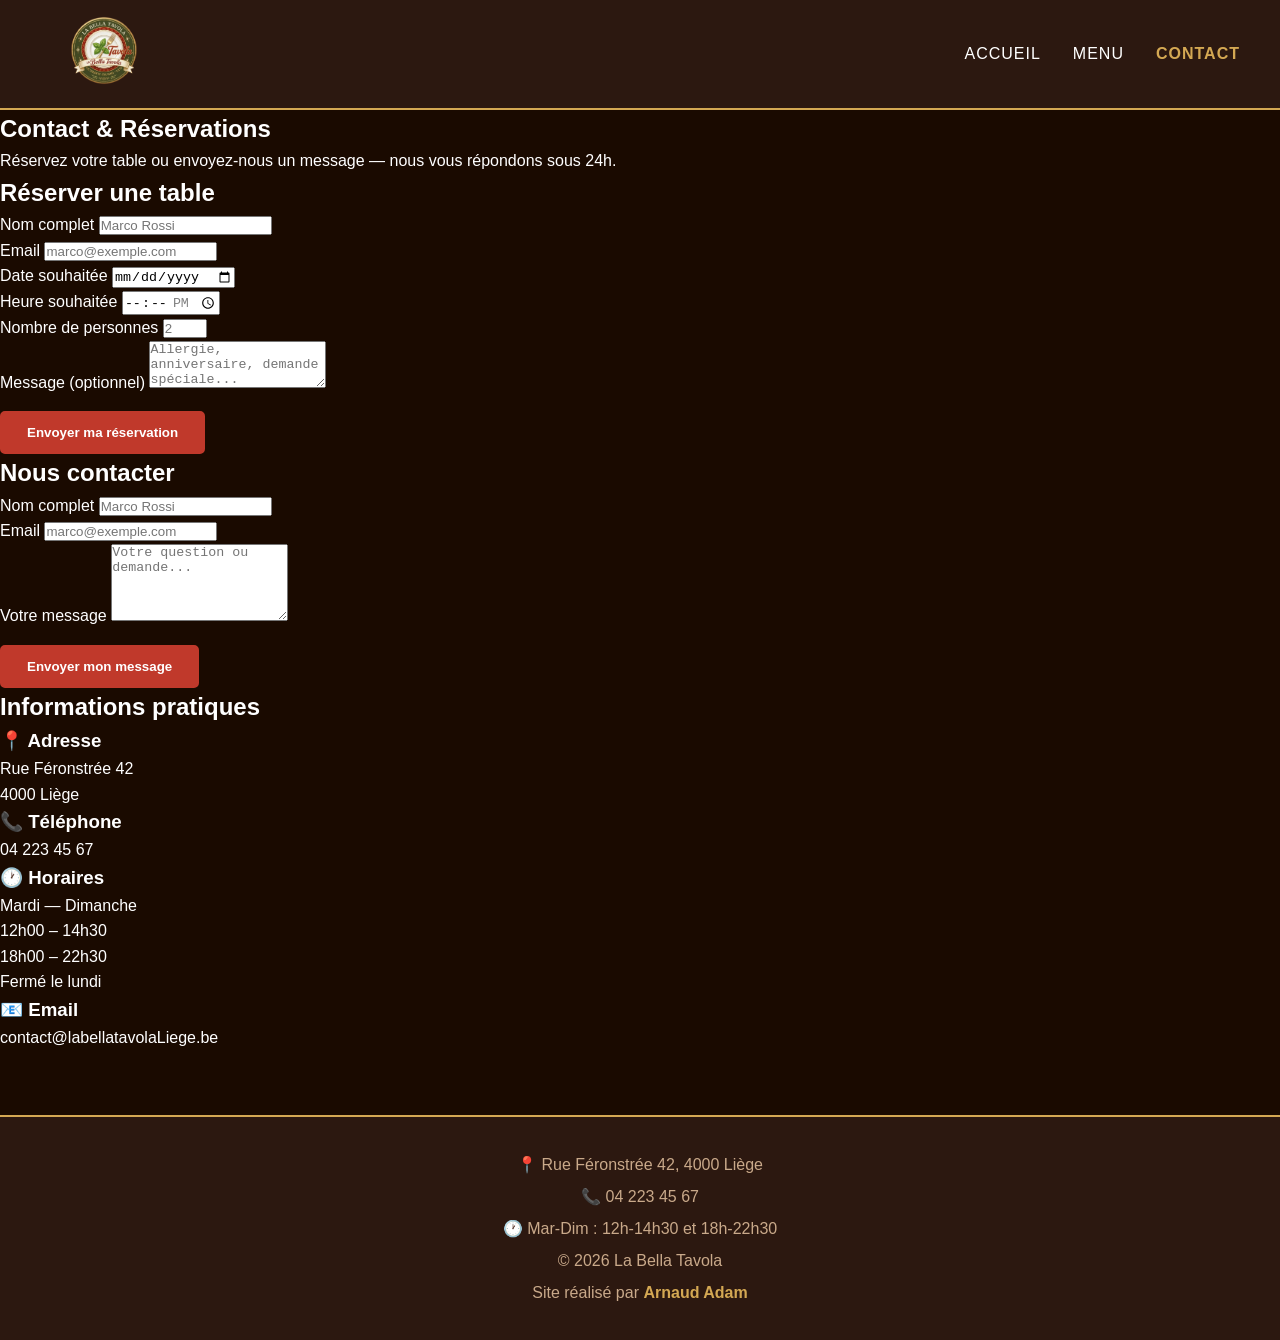
==== contact.html @ f3b3765d "Ajout page contact : formulaires réservation et contact" ====
<!DOCTYPE html>
<html lang="fr">

<head>
    <meta charset="UTF-8">
    <meta name="viewport" content="width=device-width, initial-scale=1.0">
    <title>Contact — La Bella Tavola | Restaurant italien à Liège</title>
    <meta name="description"
        content="Contactez La Bella Tavola ou réservez votre table en ligne. Restaurant italien à Liège.">
    <link rel="stylesheet" href="css/style.css">
</head>

<body>
    <nav>
        <a href="index.html">
            <img src="images/logo.png" alt="Logo La Bella Tavola" class="logo-img">
        </a>
        <button class="menu-burger" aria-label="Ouvrir le menu">☰</button>
        <div class="menu-liens">
            <a href="index.html">Accueil</a>
            <a href="menu.html">Menu</a>
            <a href="contact.html" class="active">Contact</a>
        </div>
    </nav>

    <main>

        <!-- Titre de la page -->
        <section class="contact-hero">
            <h1>Contact & Réservations</h1>
            <p>Réservez votre table ou envoyez-nous un message — nous vous répondons sous 24h.</p>
        </section>

        <!-- Formulaire de réservation -->
        <section class="formulaire-section">
            <h2>Réserver une table</h2>
            <form class="formulaire">
                <div class="champ">
                    <label for="resa-nom">Nom complet</label>
                    <input type="text" id="resa-nom" name="nom" placeholder="Marco Rossi" required>
                </div>

                <div class="champ">
                    <label for="resa-email">Email</label>
                    <input type="email" id="resa-email" name="email" placeholder="marco@exemple.com" required>
                </div>

                <div class="champ">
                    <label for="resa-date">Date souhaitée</label>
                    <input type="date" id="resa-date" name="date" required>
                </div>

                <div class="champ">
                    <label for="resa-heure">Heure souhaitée</label>
                    <input type="time" id="resa-heure" name="heure" min="12:00" max="22:00" required>
                </div>

                <div class="champ">
                    <label for="resa-couverts">Nombre de personnes</label>
                    <input type="number" id="resa-couverts" name="couverts" min="1" max="20" placeholder="2" required>
                </div>

                <div class="champ">
                    <label for="resa-message">Message (optionnel)</label>
                    <textarea id="resa-message" name="message" rows="3"
                        placeholder="Allergie, anniversaire, demande spéciale..."></textarea>
                </div>

                <button type="submit" class="btn">Envoyer ma réservation</button>
            </form>
        </section>

        <!-- Formulaire de contact -->
        <section class="formulaire-section">
            <h2>Nous contacter</h2>
            <form class="formulaire">
                <div class="champ">
                    <label for="contact-nom">Nom complet</label>
                    <input type="text" id="contact-nom" name="nom" placeholder="Marco Rossi" required>
                </div>

                <div class="champ">
                    <label for="contact-email">Email</label>
                    <input type="email" id="contact-email" name="email" placeholder="marco@exemple.com" required>
                </div>

                <div class="champ">
                    <label for="contact-message">Votre message</label>
                    <textarea id="contact-message" name="message" rows="5" placeholder="Votre question ou demande..."
                        required></textarea>
                </div>

                <button type="submit" class="btn">Envoyer mon message</button>
            </form>
        </section>

        <!-- Infos pratiques -->
        <section class="infos-pratiques">
            <h2>Informations pratiques</h2>
            <div class="infos-contenu">

                <div class="info-bloc">
                    <h3>📍 Adresse</h3>
                    <p>Rue Féronstrée 42</p>
                    <p>4000 Liège</p>
                </div>

                <div class="info-bloc">
                    <h3>📞 Téléphone</h3>
                    <p>04 223 45 67</p>
                </div>

                <div class="info-bloc">
                    <h3>🕐 Horaires</h3>
                    <p>Mardi — Dimanche</p>
                    <p>12h00 – 14h30</p>
                    <p>18h00 – 22h30</p>
                    <p>Fermé le lundi</p>
                </div>

                <div class="info-bloc">
                    <h3>📧 Email</h3>
                    <p>contact@labellatavolaLiege.be</p>
                </div>

            </div>
        </section>

    </main>

    <footer>
        <p>📍 Rue Féronstrée 42, 4000 Liège</p>
        <p>📞 04 223 45 67</p>
        <p>🕐 Mar-Dim : 12h-14h30 et 18h-22h30</p>
        <p>© 2026 La Bella Tavola</p>
        <p>Site réalisé par
            <a href="https://a-adam.be" target="_blank" rel="noopener noreferrer" class="credit">Arnaud Adam</a>
        </p>
    </footer>

    <script src="js/script.js"></script>
</body>

</html>
---- css/style.css ----
/* ============================================
   VARIABLES CSS
   ============================================ */
:root {
  /* Couleurs */
  --rouge: #c0392b;
  --blanc: #ffffff;
  --vert: #27ae60;
  --dore: #d4a853;
  --fond-sombre: #1a0a00;
  --fond-moyen: #2c1810;
  --texte-discret: #c9a98a;

  /* Polices */
  --police-titre: 'Georgia', serif;
  --police-texte: 'Arial', sans-serif;

  /* Espacements */
  --espacement-s: 1rem;
  --espacement-m: 2rem;
  --espacement-l: 4rem;
}

/* ============================================
   RESET
   ============================================ */
* {
  margin: 0;
  padding: 0;
  box-sizing: border-box;
}

/* ============================================
   GLOBAL
   ============================================ */
html {
  scroll-behavior: smooth;
}

body {
  background-color: var(--fond-sombre);
  color: var(--blanc);
  font-family: var(--police-texte);
  line-height: 1.6;
}

/* ============================================
   NAVIGATION
   ============================================ */
nav {
  background-color: var(--fond-moyen);
  display: flex;
  align-items: center;
  justify-content: space-between;
  gap: var(--espacement-m);
  padding: 15px 40px;
  position: sticky;
  top: 0;
  z-index: 100;
  border-bottom: 2px solid var(--dore);
}

nav img {
  height: 50px;
  width: auto;
}

nav a {
  color: var(--blanc);
  text-decoration: none;
  font-family: var(--police-texte);
  font-size: 1rem;
  text-transform: uppercase;
  letter-spacing: 1px;
  transition: color 0.3s ease;
}

nav a:hover {
  color: var(--dore);
}

nav a.active {
  color: var(--dore);
  font-weight: bold;
}

.menu-liens {
  display: flex;
  gap: var(--espacement-m);
}

.menu-burger {
  display: none;
  background: none;
  border: none;
  color: var(--blanc);
  font-size: 30px;
  cursor: pointer;
}

/* ============================================
   HERO
   ============================================ */
.hero {
  display: flex;
  align-items: center;
  justify-content: space-between;
  gap: var(--espacement-m);
  padding: var(--espacement-l) var(--espacement-m);
  max-width: 1200px;
  margin: auto;
}

.hero-texte {
  flex: 1;
}

.hero-texte h1 {
  font-family: var(--police-titre);
  font-size: 3rem;
  color: var(--dore);
  margin-bottom: var(--espacement-s);
  font-weight: normal;
  letter-spacing: 2px;
}

.hero-texte p {
  color: var(--texte-discret);
  margin-bottom: var(--espacement-s);
  font-size: 1.1rem;
}

.photo-hero {
  flex: 1;
  max-width: 500px;
  border-radius: 10px;
  border: 3px solid var(--dore);
}

/* ============================================
   BOUTON
   ============================================ */
.btn {
  display: inline-block;
  padding: 12px 25px;
  background-color: var(--rouge);
  color: var(--blanc);
  text-decoration: none;
  border-radius: 5px;
  font-weight: bold;
  margin-top: var(--espacement-s);
  transition: all 0.3s ease;
  border: 2px solid var(--rouge);
}

.btn:hover {
  background-color: transparent;
  color: var(--rouge);
}

/* ============================================
   FOOTER
   ============================================ */
footer {
  background-color: var(--fond-moyen);
  border-top: 2px solid var(--dore);
  text-align: center;
  padding: var(--espacement-m);
  margin-top: var(--espacement-l);
  color: var(--texte-discret);
  line-height: 2;
}

/* ============================================
   ANIMATIONS
   ============================================ */
.apparition {
  opacity: 0;
  transform: translateY(30px);
  transition: opacity 0.6s ease, transform 0.6s ease;
}

.apparition.visible {
  opacity: 1;
  transform: translateY(0);
}

.credit {
  color: var(--dore);
  text-decoration: none;
  font-weight: bold;
  transition: color 0.3s ease;
}

.credit:hover {
  color: var(--blanc);
  text-decoration: underline;
}

.logo-texte {
  font-family: var(--police-titre);
  font-size: 1.5rem;
  color: var(--dore);
  text-decoration: none;
  letter-spacing: 2px;
}

.logo-img {
  height: 70px;
  width: auto;
}

/* ============================================
   MENU - CATÉGORIES
   ============================================ */
.categorie {
  max-width: 1200px;
  margin: auto;
  padding: var(--espacement-l) var(--espacement-m);
  border-bottom: 1px solid var(--dore);
}

.categorie:last-child {
  border-bottom: none;
}

.categorie h2 {
  font-family: var(--police-titre);
  color: var(--dore);
  font-size: 2rem;
  font-weight: normal;
  text-align: center;
  margin-bottom: var(--espacement-m);
  letter-spacing: 2px;
}

/* Contenu de la catégorie : photo + liste côte à côte */
.categorie-contenu {
  display: flex;
  gap: var(--espacement-m);
  align-items: flex-start;
}

/* Photo à gauche */
.photo-categorie {
  width: 300px;
  height: 350px;
  object-fit: cover;
  border-radius: 10px;
  border: 2px solid var(--dore);
  flex-shrink: 0;
}

/* Liste des plats */
.liste-plats {
  list-style: none;
  flex: 1;
}

/* Chaque plat */
.plat {
  display: flex;
  justify-content: space-between;
  align-items: flex-start;
  padding: 15px 0;
  border-bottom: 1px solid rgba(212, 168, 83, 0.2);
  gap: var(--espacement-s);
}

.plat:last-child {
  border-bottom: none;
}

.plat-info h3 {
  font-family: var(--police-titre);
  color: var(--blanc);
  font-size: 1.1rem;
  font-weight: normal;
  margin-bottom: 5px;
  padding: 0;
}

.plat-info p {
  color: var(--texte-discret);
  font-size: 0.85rem;
  padding: 0;
  margin: 0;
}

.prix {
  color: var(--dore);
  font-size: 1.1rem;
  font-weight: bold;
  font-family: var(--police-titre);
  white-space: nowrap;
  padding: 0;
}


/* ============================================
   RESPONSIVE
   ============================================ */
@media (max-width: 768px) {
  .hero {
    flex-direction: column;
    text-align: center;
    padding: var(--espacement-m) var(--espacement-s);
  }

  .photo-hero {
    max-width: 100%;
  }

  .menu-burger {
    display: block;
  }

  .menu-liens {
    display: none;
    flex-direction: column;
    width: 100%;
    text-align: center;
    padding: var(--espacement-s) 0;
  }

  .menu-liens.actif {
    display: flex;
  }

  .hero-texte h1 {
    font-size: 2rem;
  }
}
.categorie-contenu {
    flex-direction: column;
  }

  .photo-categorie {
    width: 100%;
    height: 200px;
  }
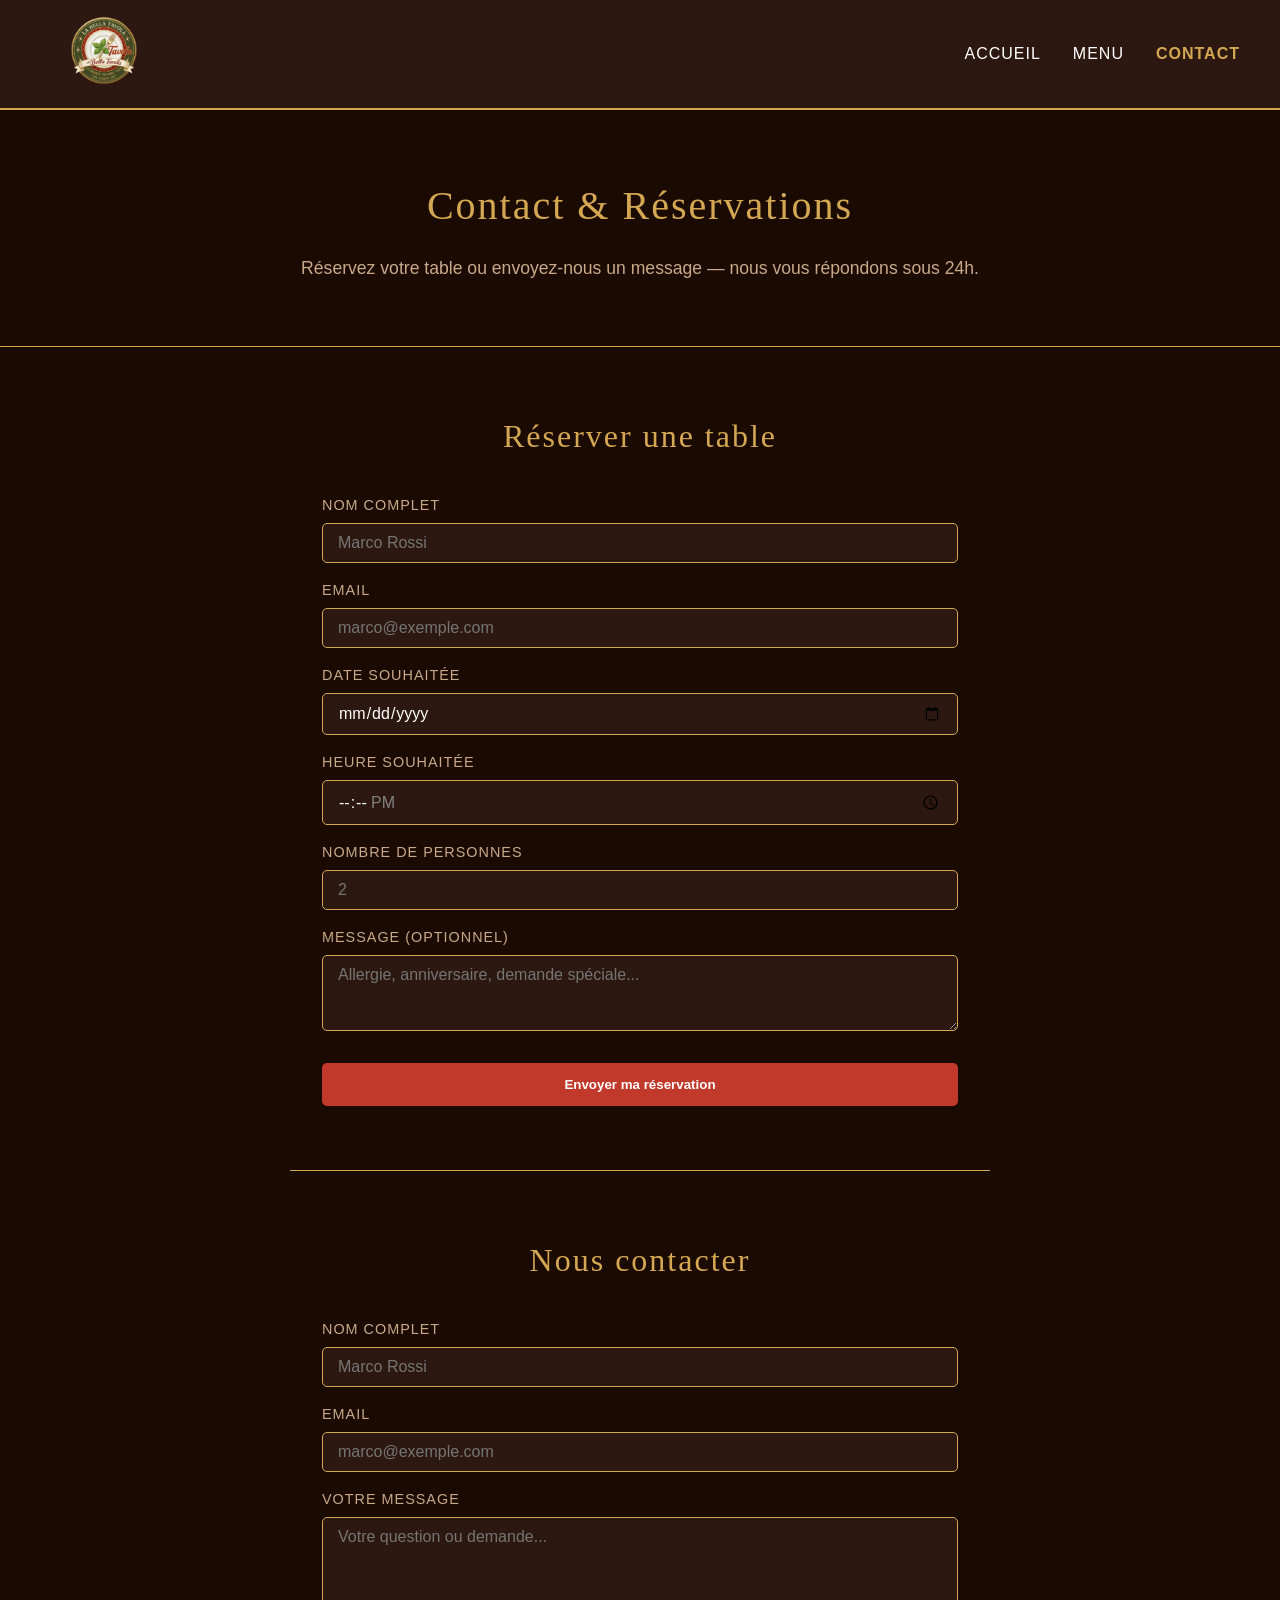
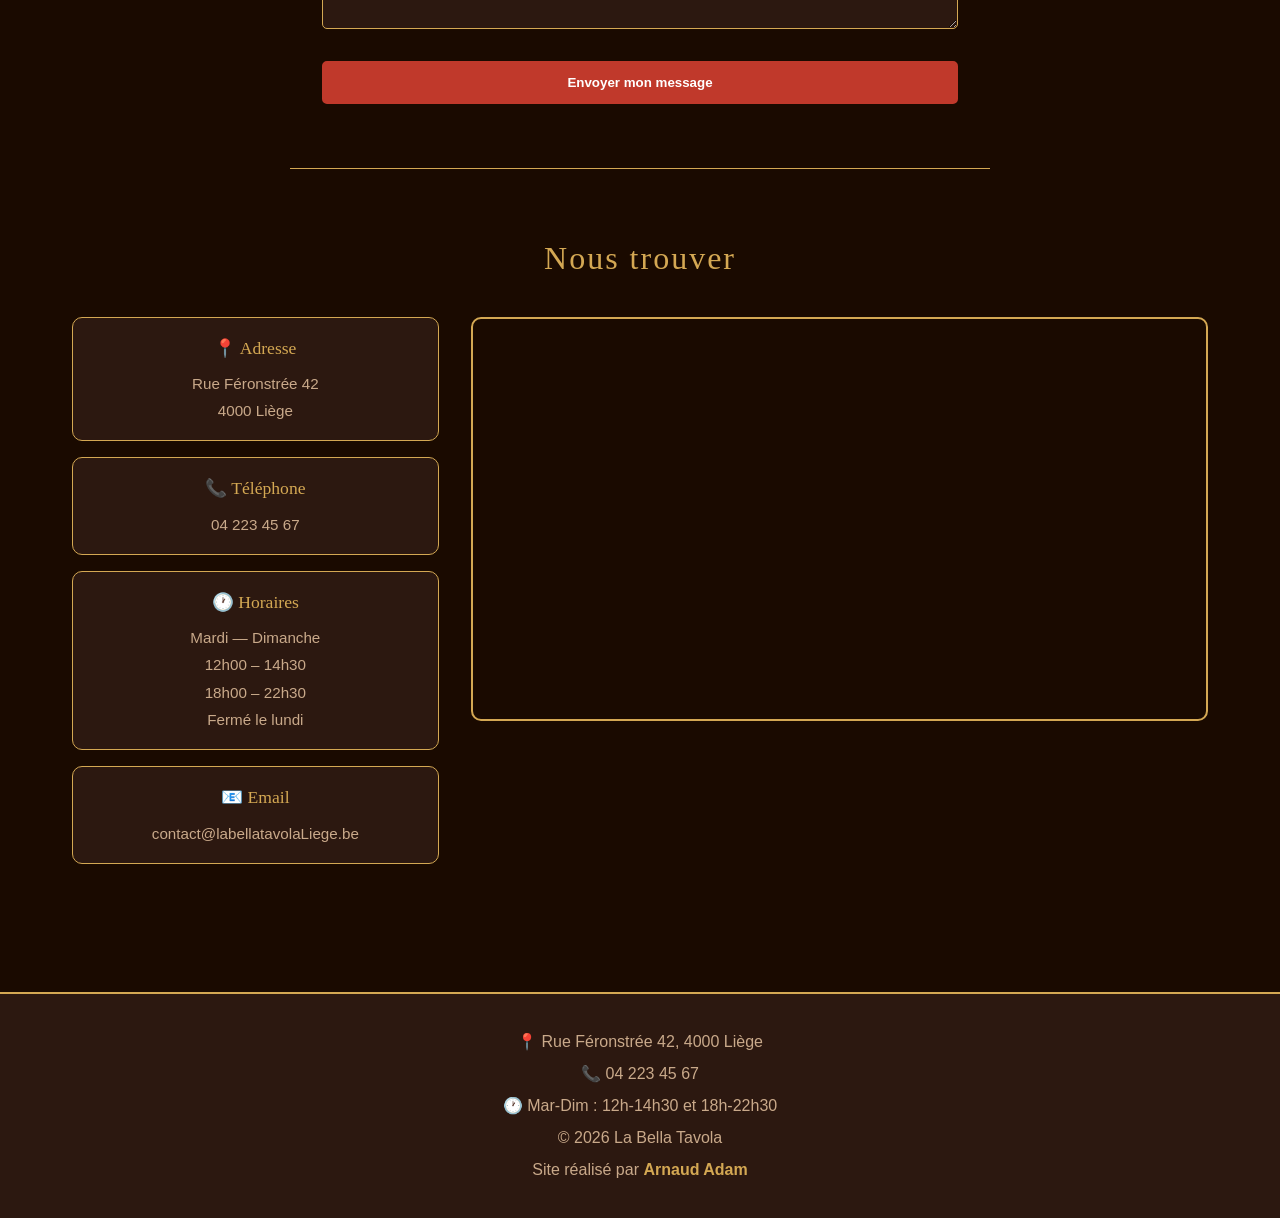
==== commit 93756edc: "Alignement blocs infos pratiques avec la carte" ====
--- a/contact.html
+++ b/contact.html
@@ -94,33 +94,44 @@
             </form>
         </section>
 
-        <!-- Infos pratiques -->
+        <!-- Infos pratiques + Carte -->
         <section class="infos-pratiques">
-            <h2>Informations pratiques</h2>
+            <h2>Nous trouver</h2>
+
             <div class="infos-contenu">
 
-                <div class="info-bloc">
-                    <h3>📍 Adresse</h3>
-                    <p>Rue Féronstrée 42</p>
-                    <p>4000 Liège</p>
+                <div class="infos-texte">
+                    <div class="info-bloc">
+                        <h3>📍 Adresse</h3>
+                        <p>Rue Féronstrée 42</p>
+                        <p>4000 Liège</p>
+                    </div>
+
+                    <div class="info-bloc">
+                        <h3>📞 Téléphone</h3>
+                        <p>04 223 45 67</p>
+                    </div>
+
+                    <div class="info-bloc">
+                        <h3>🕐 Horaires</h3>
+                        <p>Mardi — Dimanche</p>
+                        <p>12h00 – 14h30</p>
+                        <p>18h00 – 22h30</p>
+                        <p>Fermé le lundi</p>
+                    </div>
+
+                    <div class="info-bloc">
+                        <h3>📧 Email</h3>
+                        <p>contact@labellatavolaLiege.be</p>
+                    </div>
                 </div>
 
-                <div class="info-bloc">
-                    <h3>📞 Téléphone</h3>
-                    <p>04 223 45 67</p>
-                </div>
-
-                <div class="info-bloc">
-                    <h3>🕐 Horaires</h3>
-                    <p>Mardi — Dimanche</p>
-                    <p>12h00 – 14h30</p>
-                    <p>18h00 – 22h30</p>
-                    <p>Fermé le lundi</p>
-                </div>
-
-                <div class="info-bloc">
-                    <h3>📧 Email</h3>
-                    <p>contact@labellatavolaLiege.be</p>
+                <div class="carte">
+                    <iframe
+                        src="https://www.google.com/maps/embed?pb=!1m18!1m12!1m3!1d2519.8!2d5.5697!3d50.6453!2m3!1f0!2f0!3f0!3m2!1i1024!2i768!4f13.1!3m3!1m2!1s0x47c0f95b3b1b1b1b%3A0x1b1b1b1b1b1b1b1b!2sRue%20F%C3%A9ronstr%C3%A9e%2042%2C%204000%20Li%C3%A8ge!5e0!3m2!1sfr!2sbe!4v1620000000000!5m2!1sfr!2sbe"
+                        width="100%" height="400" style="border:0;" allowfullscreen="" loading="lazy"
+                        referrerpolicy="no-referrer-when-downgrade" title="Localisation La Bella Tavola">
+                    </iframe>
                 </div>
 
             </div>
--- a/css/style.css
+++ b/css/style.css
@@ -330,12 +330,176 @@
   .hero-texte h1 {
     font-size: 2rem;
   }
-}
-.categorie-contenu {
+
+  .categorie-contenu {
     flex-direction: column;
   }
 
   .photo-categorie {
     width: 100%;
     height: 200px;
-  }+  }
+}
+/* ============================================
+   CONTACT & RÉSERVATIONS
+   ============================================ */
+
+.contact-hero {
+  text-align: center;
+  padding: var(--espacement-l) var(--espacement-m);
+  border-bottom: 1px solid var(--dore);
+}
+
+.contact-hero h1 {
+  font-family: var(--police-titre);
+  color: var(--dore);
+  font-size: 2.5rem;
+  font-weight: normal;
+  letter-spacing: 2px;
+  margin-bottom: var(--espacement-s);
+}
+
+.contact-hero p {
+  color: var(--texte-discret);
+  font-size: 1.1rem;
+}
+
+/* ============================================
+   FORMULAIRES
+   ============================================ */
+
+.formulaire-section {
+  max-width: 700px;
+  margin: auto;
+  padding: var(--espacement-l) var(--espacement-m);
+  border-bottom: 1px solid var(--dore);
+}
+
+.formulaire-section h2 {
+  font-family: var(--police-titre);
+  color: var(--dore);
+  font-size: 2rem;
+  font-weight: normal;
+  letter-spacing: 2px;
+  margin-bottom: var(--espacement-m);
+  text-align: center;
+}
+
+.formulaire {
+  display: flex;
+  flex-direction: column;
+  gap: var(--espacement-s);
+}
+
+.champ {
+  display: flex;
+  flex-direction: column;
+  gap: 6px;
+}
+
+.champ label {
+  color: var(--texte-discret);
+  font-size: 0.9rem;
+  text-transform: uppercase;
+  letter-spacing: 1px;
+}
+
+.champ input,
+.champ textarea {
+  background-color: var(--fond-moyen);
+  border: 1px solid var(--dore);
+  border-radius: 5px;
+  color: var(--blanc);
+  font-family: var(--police-texte);
+  font-size: 1rem;
+  padding: 10px 15px;
+  transition: border-color 0.3s ease;
+}
+
+.champ input:focus,
+.champ textarea:focus {
+  outline: none;
+  border-color: var(--rouge);
+}
+
+.champ textarea {
+  resize: vertical;
+}
+
+/* ============================================
+   INFOS PRATIQUES
+   ============================================ */
+
+.infos-pratiques {
+  max-width: 1200px;
+  margin: auto;
+  padding: var(--espacement-l) var(--espacement-m);
+}
+
+.infos-pratiques h2 {
+  font-family: var(--police-titre);
+  color: var(--dore);
+  font-size: 2rem;
+  font-weight: normal;
+  letter-spacing: 2px;
+  margin-bottom: var(--espacement-m);
+  text-align: center;
+}
+
+.infos-contenu {
+  display: flex;
+  gap: var(--espacement-m);
+  align-items: flex-start;
+}
+
+.infos-texte {
+  display: flex;
+  flex-direction: column;
+  gap: var(--espacement-s);
+  flex: 1;
+  justify-content: space-between;
+}
+
+.info-bloc {
+  background-color: var(--fond-moyen);
+  border: 1px solid var(--dore);
+  border-radius: 10px;
+  padding: var(--espacement-s);
+  text-align: center;
+}
+
+.info-bloc h3 {
+  color: var(--dore);
+  font-family: var(--police-titre);
+  font-weight: normal;
+  margin-bottom: 8px;
+  font-size: 1.1rem;
+}
+
+.info-bloc p {
+  color: var(--texte-discret);
+  font-size: 0.95rem;
+  line-height: 1.8;
+}
+
+.carte {
+  flex: 2;
+  border-radius: 10px;
+  overflow: hidden;
+  border: 2px solid var(--dore);
+}
+
+.carte iframe {
+  display: block;
+}
+
+/* Responsive carte */
+@media (max-width: 768px) {
+  .infos-contenu {
+    flex-direction: column;
+  }
+
+  .carte {
+    width: 100%;
+  }
+}
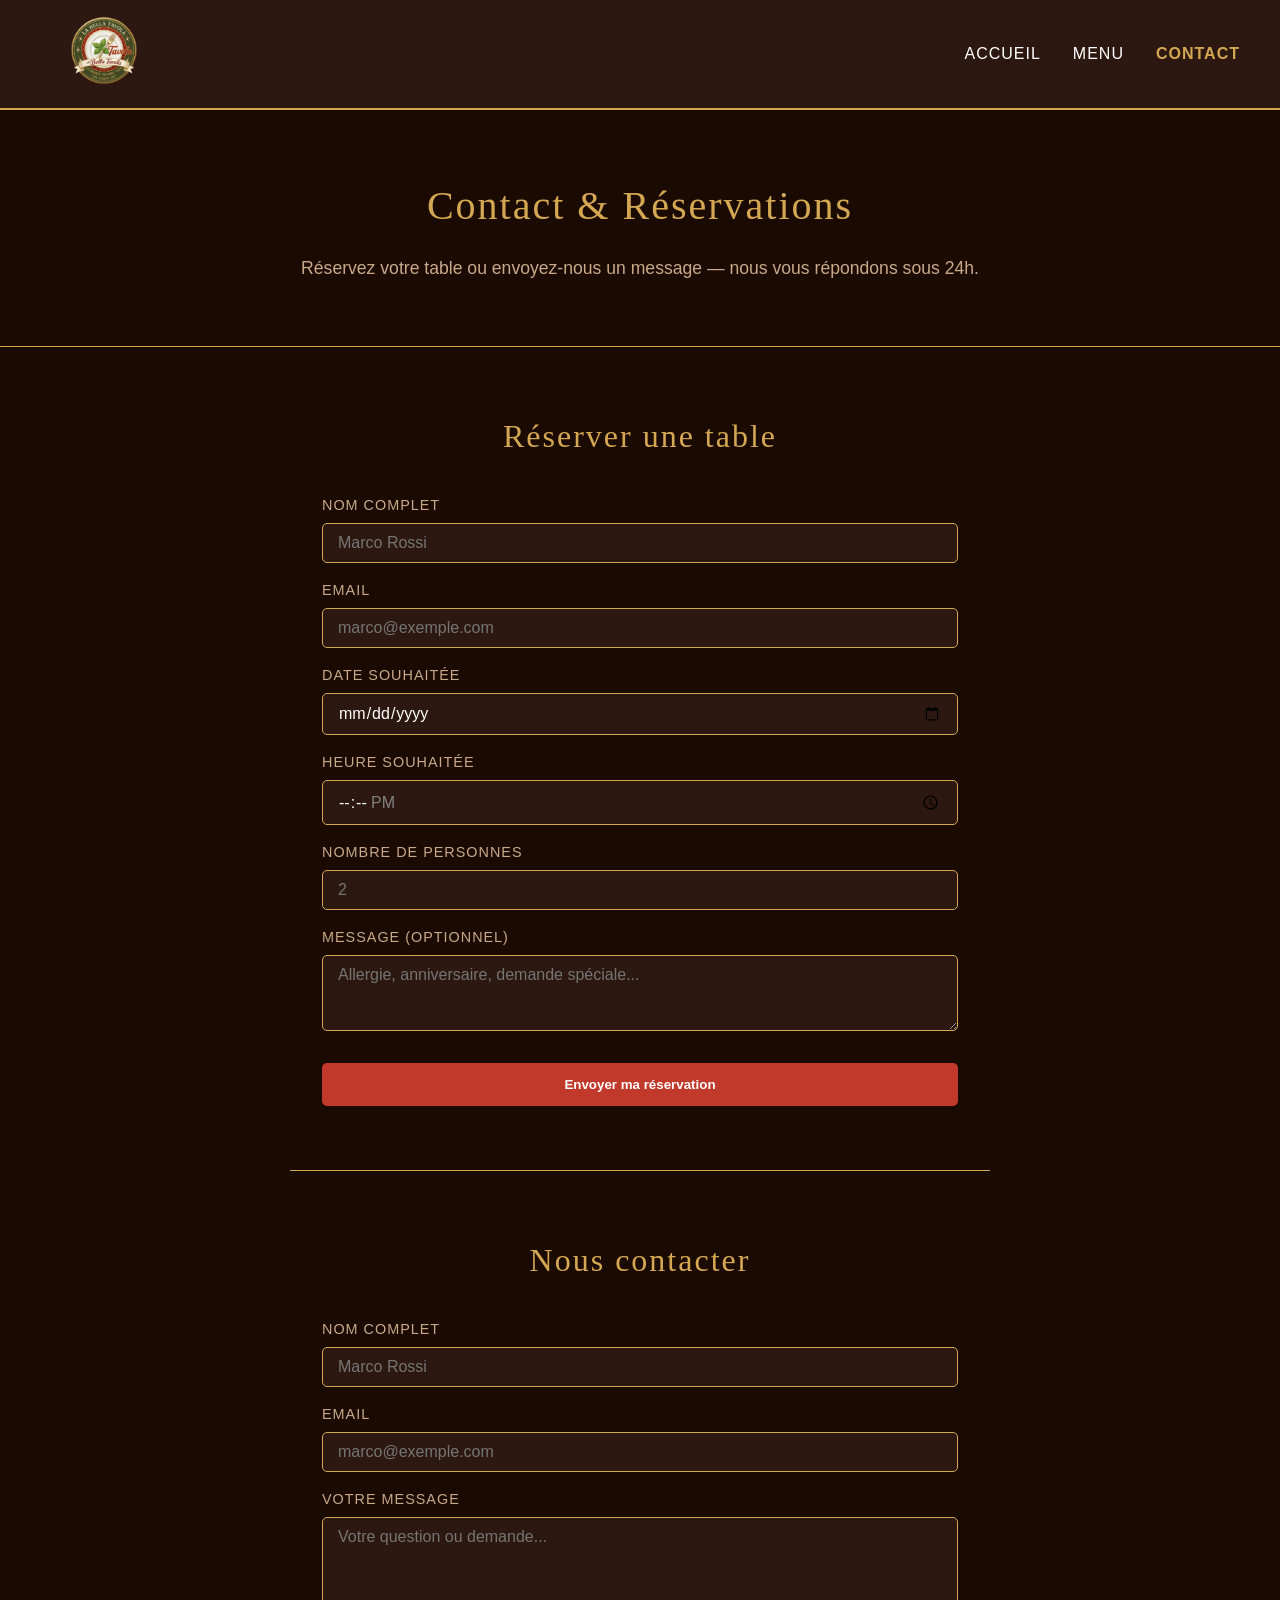
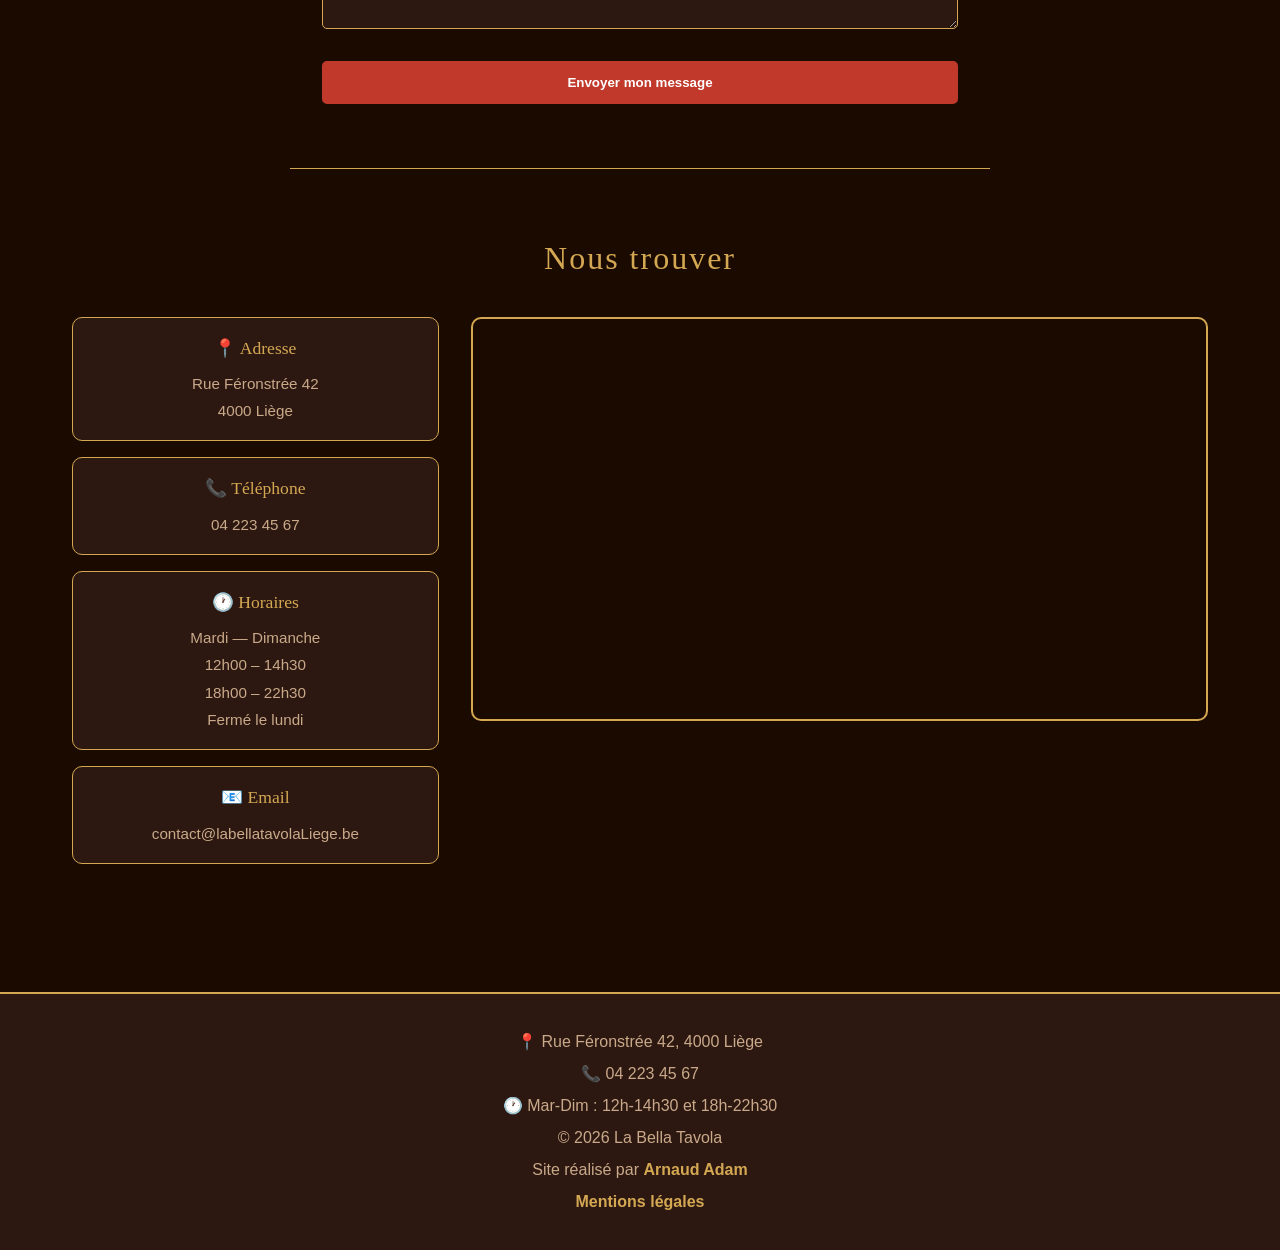
==== commit eda1f8fb: "Ajout page mentions légales et lien footer" ====
--- a/contact.html
+++ b/contact.html
@@ -147,7 +147,12 @@
         <p>Site réalisé par
             <a href="https://a-adam.be" target="_blank" rel="noopener noreferrer" class="credit">Arnaud Adam</a>
         </p>
+        <p><a href="mentions-legales.html" class="credit">Mentions légales</a></p>
     </footer>
+
+    <!-- Bouton retour en haut -->
+    <button class="btn-top" id="btnTop" aria-label="Retour en haut">↑</button>
+
 
     <script src="js/script.js"></script>
 </body>
--- a/css/style.css
+++ b/css/style.css
@@ -158,6 +158,24 @@
   color: var(--rouge);
 }
 
+.hero-boutons {
+    display: flex;
+    gap: var(--espacement-s);
+    flex-wrap: wrap;
+    margin-top: var(--espacement-s);
+}
+
+.btn-secondaire {
+    background-color: transparent;
+    color: var(--dore);
+    border: 2px solid var(--dore);
+}
+
+.btn-secondaire:hover {
+    background-color: var(--dore);
+    color: var(--fond-sombre);
+}
+
 /* ============================================
    FOOTER
    ============================================ */
@@ -294,6 +312,149 @@
   font-family: var(--police-titre);
   white-space: nowrap;
   padding: 0;
+}
+
+/* ============================================
+   AVIS CLIENTS
+   ============================================ */
+
+.avis {
+    max-width: 1200px;
+    margin: auto;
+    padding: var(--espacement-l) var(--espacement-m);
+    text-align: center;
+}
+
+.avis h2 {
+    font-family: var(--police-titre);
+    color: var(--dore);
+    font-size: 2rem;
+    font-weight: normal;
+    letter-spacing: 2px;
+    margin-bottom: var(--espacement-m);
+}
+
+.avis-contenu {
+    display: flex;
+    gap: var(--espacement-m);
+    flex-wrap: wrap;
+    justify-content: center;
+}
+
+.avis-carte {
+    background-color: var(--fond-moyen);
+    border: 1px solid var(--dore);
+    border-radius: 10px;
+    padding: var(--espacement-m);
+    flex: 1;
+    min-width: 250px;
+    max-width: 350px;
+    text-align: left;
+}
+
+.avis-texte {
+    color: var(--texte-discret);
+    font-style: italic;
+    line-height: 1.8;
+    margin-bottom: var(--espacement-s);
+}
+
+.avis-auteur {
+    color: var(--blanc);
+    font-weight: bold;
+    font-size: 0.9rem;
+    margin-bottom: 8px;
+}
+
+.avis-etoiles {
+    color: var(--dore);
+    font-size: 1.2rem;
+}
+
+/* ============================================
+   BOUTON RETOUR EN HAUT
+   ============================================ */
+
+.btn-top {
+    position: fixed;
+    bottom: 30px;
+    right: 30px;
+    background-color: var(--rouge);
+    color: var(--blanc);
+    border: none;
+    border-radius: 50%;
+    width: 50px;
+    height: 50px;
+    font-size: 1.5rem;
+    cursor: pointer;
+    opacity: 0;
+    visibility: hidden;
+    transition: opacity 0.3s ease, background-color 0.3s ease;
+    z-index: 999;
+}
+
+.btn-top:hover {
+    background-color: var(--dore);
+}
+
+.btn-top.visible {
+    opacity: 1;
+    visibility: visible;
+}
+
+/* ============================================
+   MENTIONS LÉGALES
+   ============================================ */
+
+.mentions {
+    max-width: 800px;
+    margin: auto;
+    padding: var(--espacement-l) var(--espacement-m);
+}
+
+.mentions h1 {
+    font-family: var(--police-titre);
+    color: var(--dore);
+    font-size: 2.5rem;
+    font-weight: normal;
+    letter-spacing: 2px;
+    margin-bottom: var(--espacement-l);
+    text-align: center;
+}
+
+.mention-bloc {
+    margin-bottom: var(--espacement-m);
+    padding-bottom: var(--espacement-m);
+    border-bottom: 1px solid rgba(212, 168, 83, 0.3);
+}
+
+.mention-bloc:last-child {
+    border-bottom: none;
+}
+
+.mention-bloc h2 {
+    font-family: var(--police-titre);
+    color: var(--dore);
+    font-size: 1.3rem;
+    font-weight: normal;
+    margin-bottom: var(--espacement-s);
+}
+
+.mention-bloc p {
+    color: var(--texte-discret);
+    line-height: 1.8;
+    margin-bottom: 5px;
+}
+
+.mention-bloc a {
+    color: var(--dore);
+    text-decoration: none;
+    transition: color 0.3s ease;
+}
+
+.mention-bloc a:hover {
+    color: var(--blanc);
+    text-decoration: underline;
 }
 
 
